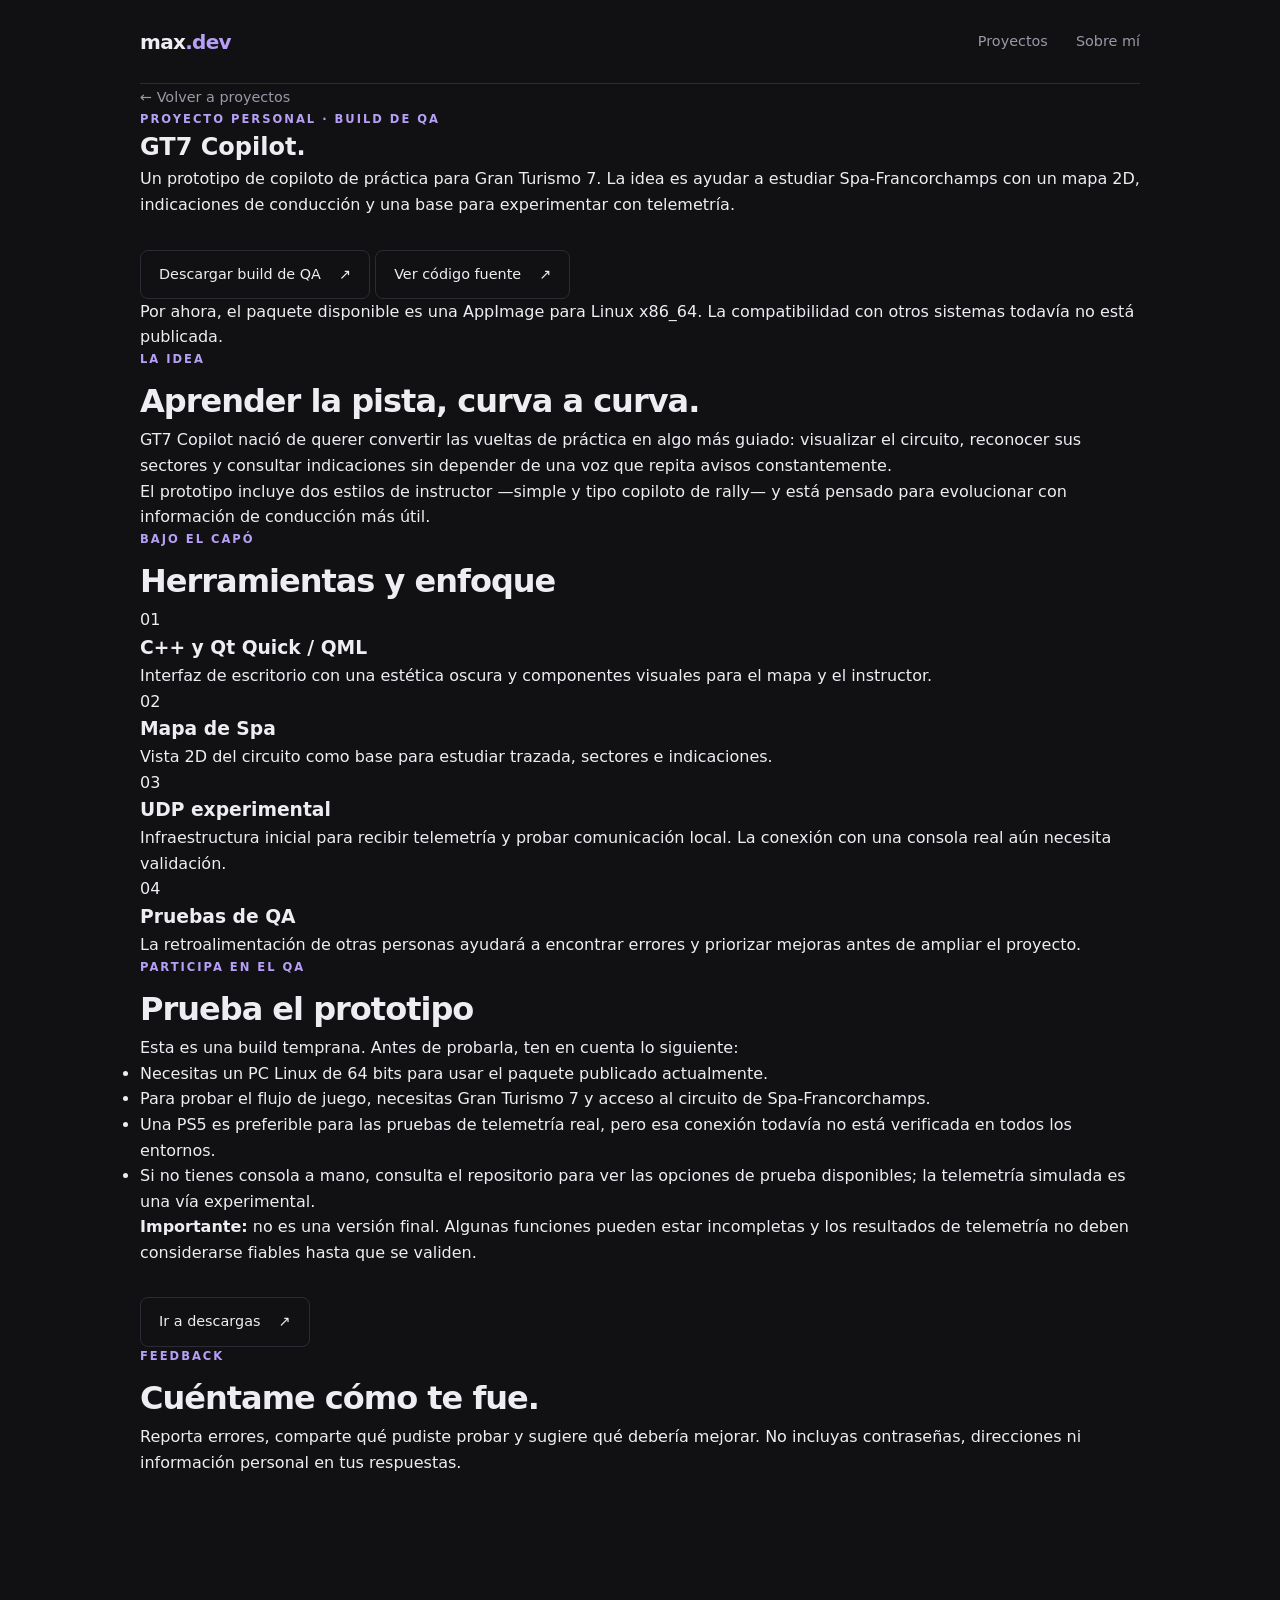
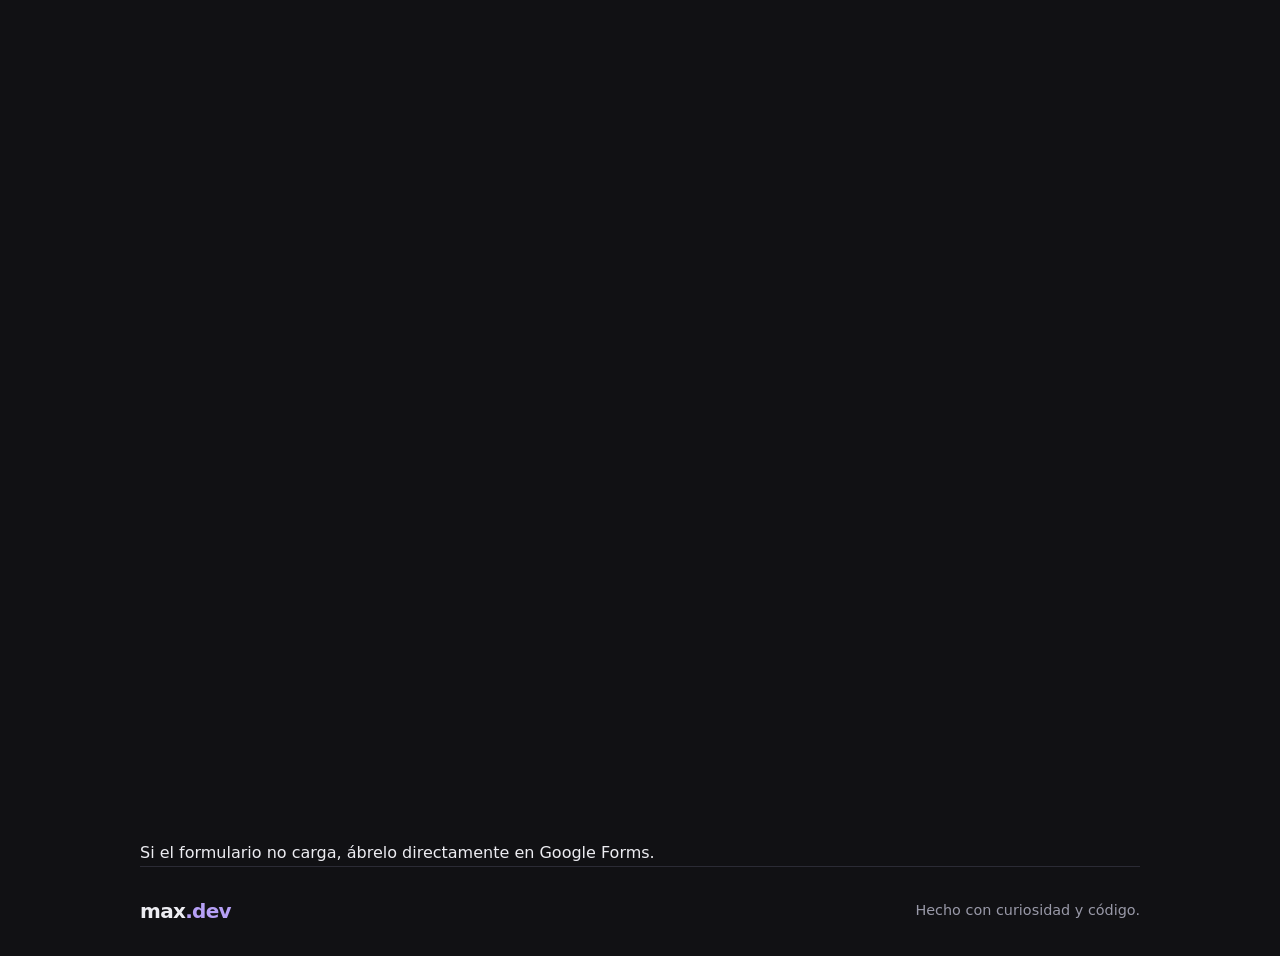
==== gt7-copilot.html @ 1cb6327b "Add GT7 Copilot project and QA page" ====
<!DOCTYPE html>
<html lang="es">
<head>
    <meta charset="UTF-8">
    <meta name="viewport" content="width=device-width, initial-scale=1.0">
    <meta name="description" content="GT7 Copilot: prototipo de copiloto de práctica para Gran Turismo 7, con mapa de Spa y telemetría experimental.">
    <title>GT7 Copilot — max.dev</title>
    <link rel="stylesheet" href="style.css">
</head>
<body>
    <header class="navbar">
        <a class="logo" href="index.html">max<span>.dev</span></a>
        <nav aria-label="Navegación principal">
            <a href="index.html#proyectos">Proyectos</a>
            <a href="index.html#sobre-mi">Sobre mí</a>
        </nav>
    </header>

    <main class="project-page">
        <a class="back-link" href="index.html#proyectos">← Volver a proyectos</a>

        <section class="project-hero">
            <p class="eyebrow">PROYECTO PERSONAL · BUILD DE QA</p>
            <h1>GT7 <span>Copilot.</span></h1>
            <p class="project-lead">
                Un prototipo de copiloto de práctica para Gran Turismo 7.
                La idea es ayudar a estudiar Spa-Francorchamps con un mapa 2D,
                indicaciones de conducción y una base para experimentar con telemetría.
            </p>
            <div class="project-actions">
                <a class="button button-primary" href="https://github.com/Maximzxx/GT7_copilot/releases/latest" target="_blank" rel="noopener noreferrer">
                    Descargar build de QA <span aria-hidden="true">↗</span>
                </a>
                <a class="button" href="https://github.com/Maximzxx/GT7_copilot" target="_blank" rel="noopener noreferrer">
                    Ver código fuente <span aria-hidden="true">↗</span>
                </a>
            </div>
            <p class="fine-print">Por ahora, el paquete disponible es una AppImage para Linux x86_64. La compatibilidad con otros sistemas todavía no está publicada.</p>
        </section>

        <section class="project-section">
            <p class="eyebrow">LA IDEA</p>
            <h2>Aprender la pista, curva a curva.</h2>
            <p>
                GT7 Copilot nació de querer convertir las vueltas de práctica en algo más
                guiado: visualizar el circuito, reconocer sus sectores y consultar indicaciones
                sin depender de una voz que repita avisos constantemente.
            </p>
            <p>
                El prototipo incluye dos estilos de instructor —simple y tipo copiloto de rally—
                y está pensado para evolucionar con información de conducción más útil.
            </p>
        </section>

        <section class="project-section">
            <p class="eyebrow">BAJO EL CAPÓ</p>
            <h2>Herramientas y enfoque</h2>
            <div class="feature-grid">
                <article class="feature-card">
                    <span class="feature-index">01</span>
                    <h3>C++ y Qt Quick / QML</h3>
                    <p>Interfaz de escritorio con una estética oscura y componentes visuales para el mapa y el instructor.</p>
                </article>
                <article class="feature-card">
                    <span class="feature-index">02</span>
                    <h3>Mapa de Spa</h3>
                    <p>Vista 2D del circuito como base para estudiar trazada, sectores e indicaciones.</p>
                </article>
                <article class="feature-card">
                    <span class="feature-index">03</span>
                    <h3>UDP experimental</h3>
                    <p>Infraestructura inicial para recibir telemetría y probar comunicación local. La conexión con una consola real aún necesita validación.</p>
                </article>
                <article class="feature-card">
                    <span class="feature-index">04</span>
                    <h3>Pruebas de QA</h3>
                    <p>La retroalimentación de otras personas ayudará a encontrar errores y priorizar mejoras antes de ampliar el proyecto.</p>
                </article>
            </div>
        </section>

        <section class="project-section qa-section">
            <p class="eyebrow">PARTICIPA EN EL QA</p>
            <h2>Prueba el prototipo</h2>
            <p>Esta es una build temprana. Antes de probarla, ten en cuenta lo siguiente:</p>
            <ul class="qa-list">
                <li>Necesitas un PC Linux de 64 bits para usar el paquete publicado actualmente.</li>
                <li>Para probar el flujo de juego, necesitas Gran Turismo 7 y acceso al circuito de Spa-Francorchamps.</li>
                <li>Una PS5 es preferible para las pruebas de telemetría real, pero esa conexión todavía no está verificada en todos los entornos.</li>
                <li>Si no tienes consola a mano, consulta el repositorio para ver las opciones de prueba disponibles; la telemetría simulada es una vía experimental.</li>
            </ul>
            <p class="notice"><strong>Importante:</strong> no es una versión final. Algunas funciones pueden estar incompletas y los resultados de telemetría no deben considerarse fiables hasta que se validen.</p>
            <a class="button button-primary" href="https://github.com/Maximzxx/GT7_copilot/releases/latest" target="_blank" rel="noopener noreferrer">
                Ir a descargas <span aria-hidden="true">↗</span>
            </a>
        </section>

        <section class="project-section feedback-section" id="feedback">
            <p class="eyebrow">FEEDBACK</p>
            <h2>Cuéntame cómo te fue.</h2>
            <p>Reporta errores, comparte qué pudiste probar y sugiere qué debería mejorar. No incluyas contraseñas, direcciones ni información personal en tus respuestas.</p>
            <div class="form-frame">
                <iframe
                    src="https://docs.google.com/forms/d/e/1FAIpQLScr6v-IrEC3ikQ2Bd7rhN263sicwW2VqA73PS_24F5FibOwGA/viewform?embedded=true"
                    title="Formulario de feedback de GT7 Copilot"
                    loading="lazy"
                    width="640"
                    height="2557"
                    frameborder="0"
                    marginheight="0"
                    marginwidth="0">Cargando…</iframe>
            </div>
            <p class="fine-print">Si el formulario no carga, <a class="inline-link" href="https://docs.google.com/forms/d/e/1FAIpQLScr6v-IrEC3ikQ2Bd7rhN263sicwW2VqA73PS_24F5FibOwGA/viewform" target="_blank" rel="noopener noreferrer">ábrelo directamente en Google Forms</a>.</p>
        </section>
    </main>

    <footer>
        <a class="logo" href="index.html">max<span>.dev</span></a>
        <p>Hecho con curiosidad y código.</p>
    </footer>
</body>
</html>
---- style.css ----
:root {
    color-scheme: dark;
    --background: #111114;
    --surface: #19191f;
    --text: #ededf2;
    --muted: #9999a8;
    --accent: #b6a0f6;
    --border: #2b2b35;
}

* {
    box-sizing: border-box;
    margin: 0;
    padding: 0;
}

html {
    scroll-behavior: smooth;
}

body {
    background: var(--background);
    color: var(--text);
    font-family: system-ui, sans-serif;
    line-height: 1.6;
}

a {
    color: inherit;
    text-decoration: none;
}

.navbar,
footer {
    width: min(100% - 48px, 1000px);
    margin-inline: auto;
    display: flex;
    align-items: center;
    justify-content: space-between;
}

.navbar {
    min-height: 84px;
    border-bottom: 1px solid var(--border);
}

.logo {
    font-size: 1.25rem;
    font-weight: 750;
    letter-spacing: -0.7px;
}

.logo span,
.hero h1 span {
    color: var(--accent);
}

nav {
    display: flex;
    gap: 28px;
}

nav a,
footer p {
    color: var(--muted);
    font-size: 0.9rem;
}

nav a:hover,
.project-link:hover {
    color: var(--accent);
}

main {
    width: min(100% - 48px, 1000px);
    margin-inline: auto;
}

.hero {
    padding: 112px 0 120px;
    max-width: 720px;
}

.eyebrow {
    color: var(--accent);
    font-size: 0.72rem;
    font-weight: 700;
    letter-spacing: 2px;
}

.hero h1 {
    margin-top: 22px;
    font-size: clamp(2.7rem, 7vw, 5rem);
    line-height: 1.08;
    letter-spacing: -3px;
}

.intro {
    max-width: 510px;
    margin-top: 24px;
    color: var(--muted);
    font-size: 1.05rem;
}

.button {
    display: inline-flex;
    align-items: center;
    gap: 18px;
    margin-top: 32px;
    padding: 12px 18px;
    border: 1px solid var(--border);
    border-radius: 8px;
    font-size: 0.9rem;
    transition: border-color 0.2s;
}

.button:hover {
    border-color: var(--accent);
}

.projects {
    padding-bottom: 100px;
}

.section-heading {
    display: flex;
    align-items: end;
    justify-content: space-between;
    margin-bottom: 24px;
}

h2 {
    margin-top: 8px;
    font-size: 2rem;
    letter-spacing: -1px;
}

.project-count {
    color: var(--muted);
    font-size: 0.8rem;
}

.project-card {
    display: flex;
    align-items: flex-start;
    gap: 22px;
    padding: 28px;
    background: var(--surface);
    border: 1px solid var(--border);
    border-radius: 12px;
}

.project-icon {
    display: grid;
    place-items: center;
    flex-shrink: 0;
    width: 48px;
    height: 48px;
    background: #282334;
    border-radius: 10px;
    color: var(--accent);
    font-size: 1.6rem;
}

.project-info {
    flex: 1;
}

.project-type {
    color: var(--muted);
    font-size: 0.7rem;
    letter-spacing: 1px;
}

.project-info h3 {
    margin: 8px 0;
    font-size: 1.2rem;
}

.project-info > p:not(.project-type) {
    max-width: 520px;
    color: var(--muted);
    font-size: 0.9rem;
}

.project-link {
    display: inline-block;
    margin-top: 18px;
    color: var(--accent);
    font-size: 0.9rem;
}

.status {
    padding: 5px 9px;
    border: 1px solid var(--border);
    border-radius: 20px;
    color: var(--muted);
    font-size: 0.72rem;
    white-space: nowrap;
}

.about {
    max-width: 600px;
    padding-bottom: 100px;
}

.about > p:last-child {
    margin-top: 14px;
    color: var(--muted);
}

footer {
    min-height: 90px;
    border-top: 1px solid var(--border);
}

@media (max-width: 600px) {
    .navbar,
    footer {
        width: calc(100% - 32px);
    }

    main {
        width: calc(100% - 32px);
    }

    .navbar {
        min-height: 72px;
    }

    nav {
        gap: 14px;
    }

    nav a {
        font-size: 0.78rem;
    }

    .hero {
        padding: 85px 0 95px;
    }

    .hero h1 {
        letter-spacing: -1.8px;
    }

    .project-card {
        flex-wrap: wrap;
        gap: 16px;
        padding: 20px;
    }

    .project-info {
        flex-basis: calc(100% - 64px);
    }

    .status {
        margin-left: 64px;
    }

    .section-heading {
        gap: 12px;
    }

    .project-count {
        font-size: 0.7rem;
    }
}

/* Conversor */

.converter {
    max-width: 650px;
    margin-bottom: 28px;
}

.converter .project-info {
    width: 100%;
}

.converter label {
    display: block;
    margin: 20px 0 8px;
    font-size: 0.9rem;
}

.converter select,
.converter input {
    display: block;
    width: 100%;
    padding: 13px;
    color: var(--text);
    background: var(--background);
    border: 1px solid var(--border);
    border-radius: 8px;
    font: inherit;
}

.converter select:focus,
.converter input:focus {
    outline: 1px solid var(--accent);
}

.converter .button {
    color: var(--text);
    background: transparent;
    cursor: pointer;
}

.result {
    margin-top: 28px;
    padding: 22px;
    background: var(--background);
    border: 1px solid var(--border);
    border-radius: 8px;
}

.result output {
    display: block;
    margin-top: 10px;
    font-size: clamp(1.5rem, 5vw, 2rem);
    font-weight: 700;
    overflow-wrap: anywhere;
}

.back-link {
    margin: 0 0 80px;
    color: var(--muted);
    font-size: 0.9rem;
}

.back-link a:hover {
    color: var(--accent);
}
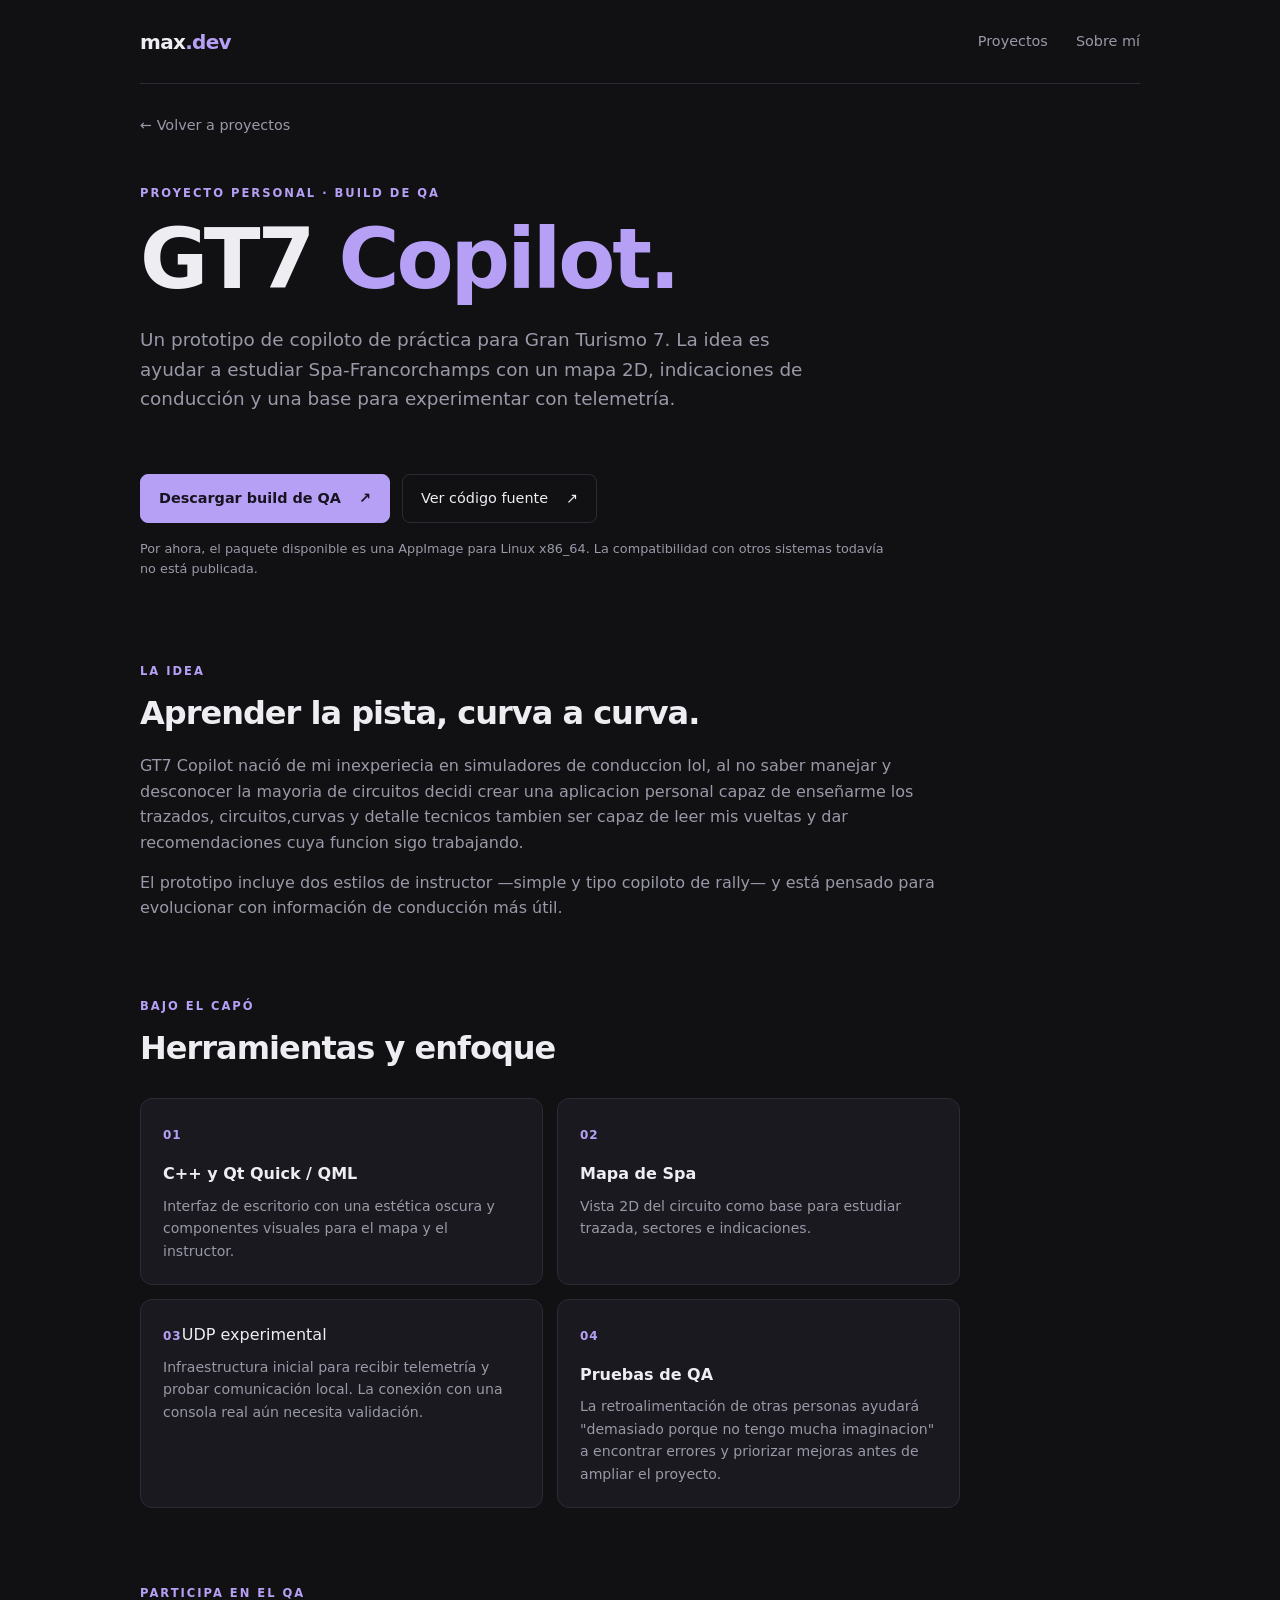
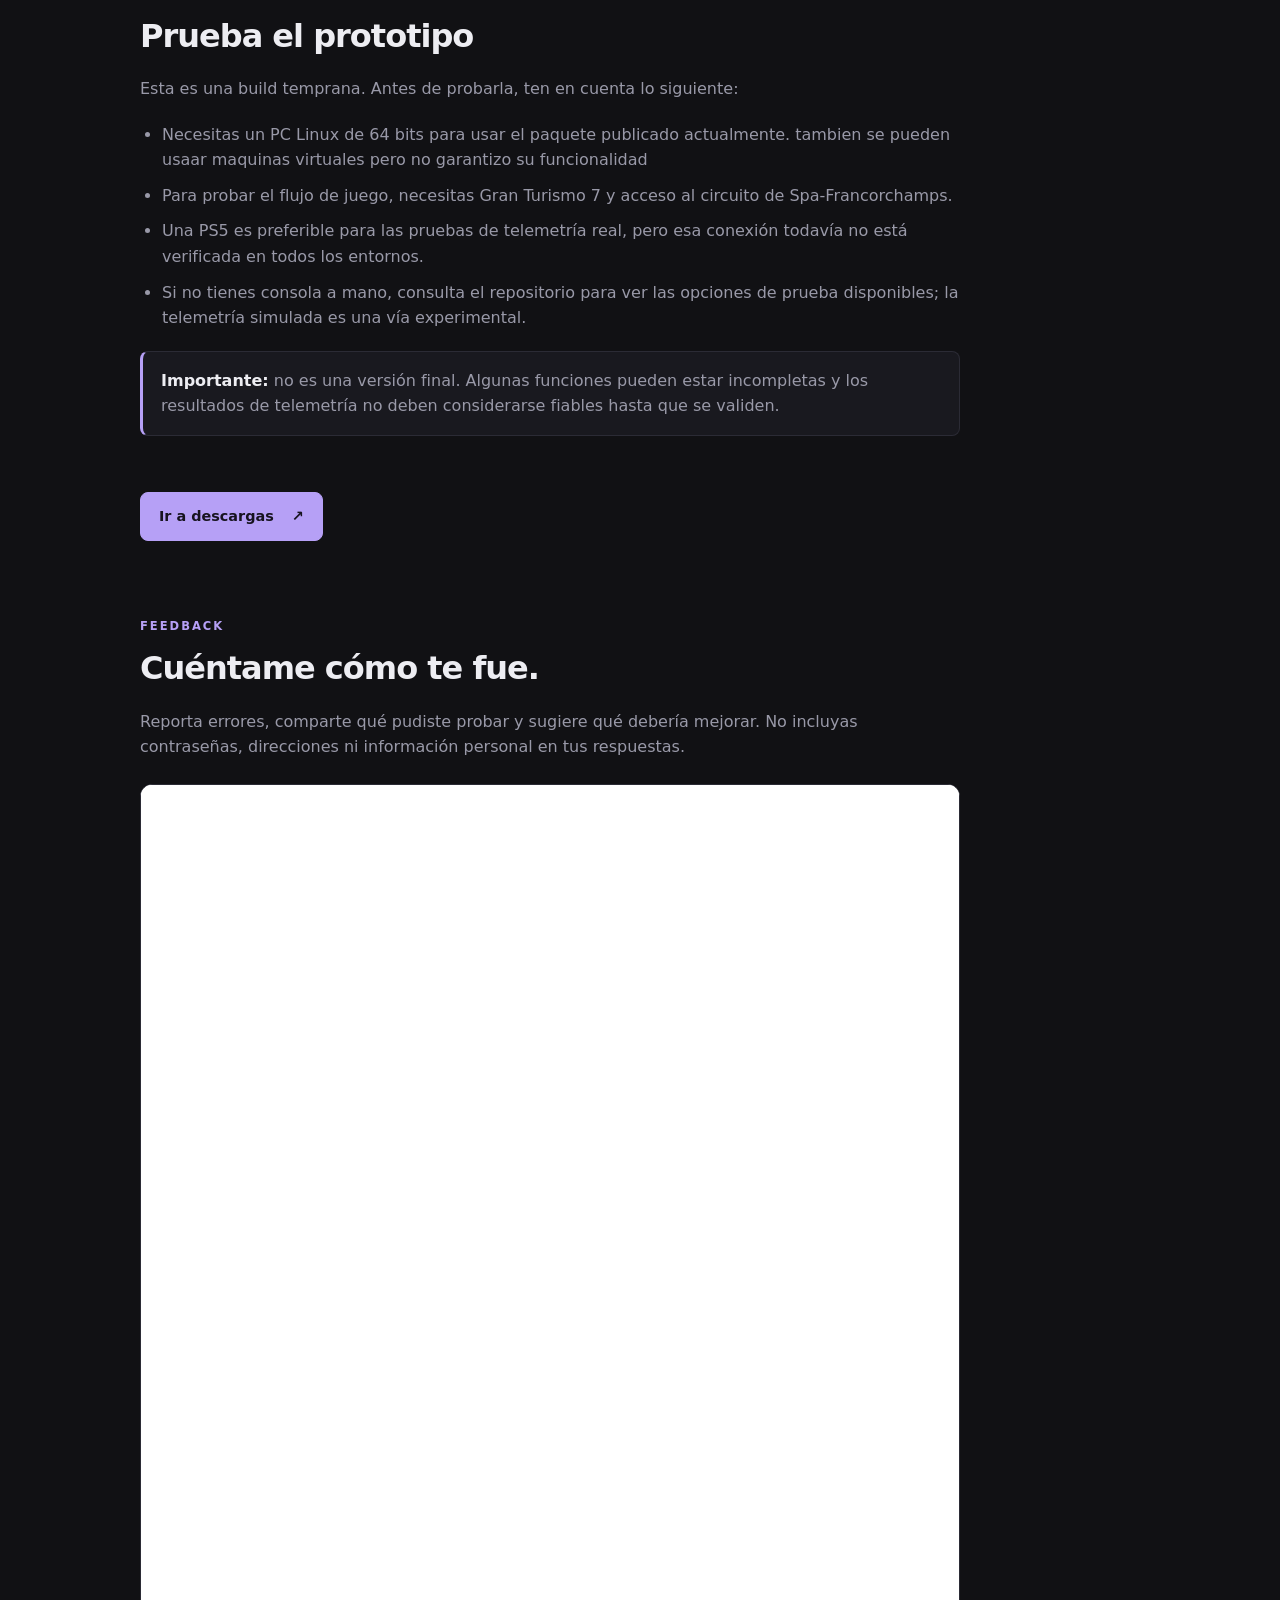
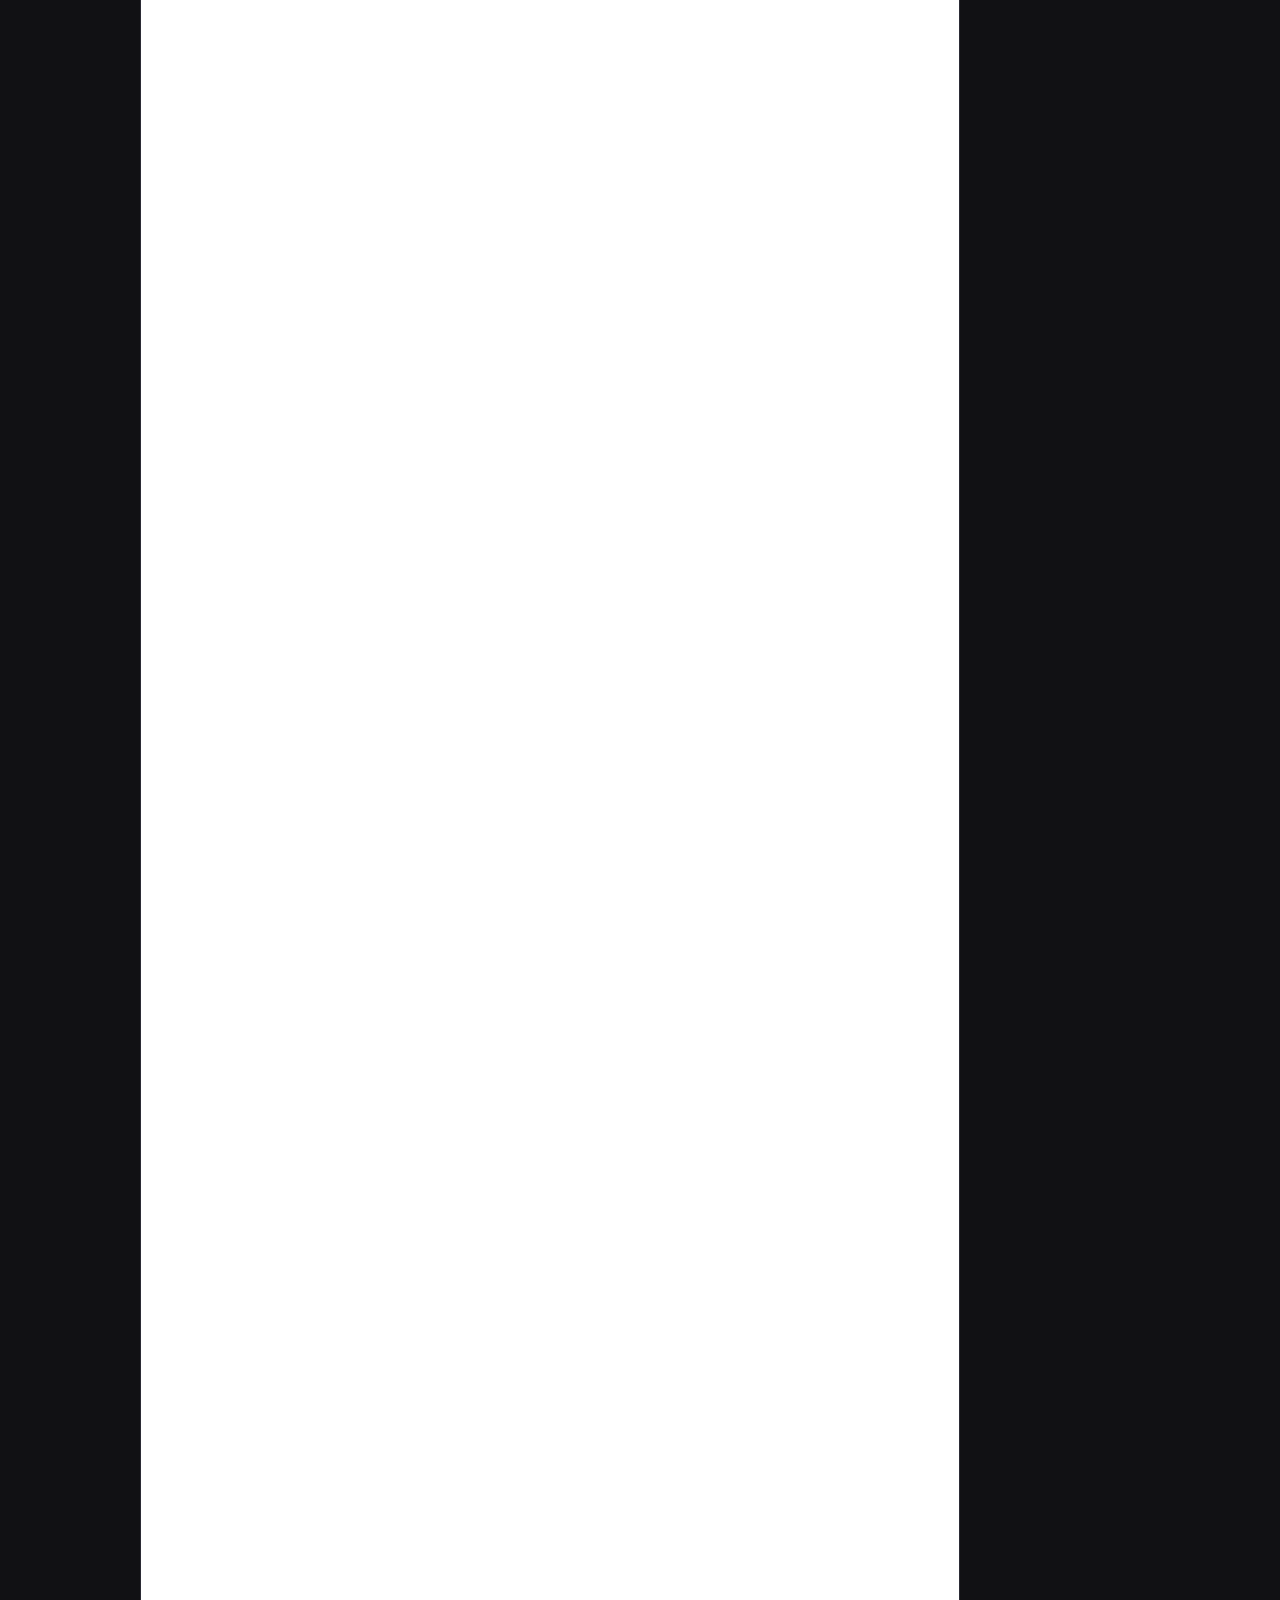
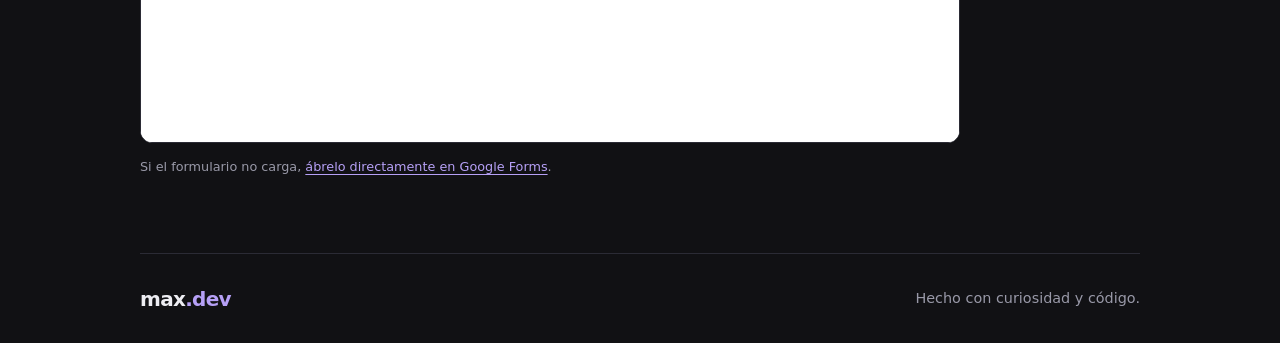
==== commit 94da148e: "Revise project overview and QA participation details Updated project description and added details a" ====
--- a/gt7-copilot.html
+++ b/gt7-copilot.html
@@ -42,9 +42,8 @@
             <p class="eyebrow">LA IDEA</p>
             <h2>Aprender la pista, curva a curva.</h2>
             <p>
-                GT7 Copilot nació de querer convertir las vueltas de práctica en algo más
-                guiado: visualizar el circuito, reconocer sus sectores y consultar indicaciones
-                sin depender de una voz que repita avisos constantemente.
+                GT7 Copilot nació de mi inexperiecia en simuladores de conduccion lol, al no saber manejar y desconocer la mayoria de circuitos decidi crear una aplicacion personal
+capaz de enseñarme los trazados, circuitos,curvas y detalle tecnicos tambien ser capaz de leer mis vueltas y dar recomendaciones cuya funcion sigo trabajando.
             </p>
             <p>
                 El prototipo incluye dos estilos de instructor —simple y tipo copiloto de rally—
@@ -67,14 +66,14 @@
                     <p>Vista 2D del circuito como base para estudiar trazada, sectores e indicaciones.</p>
                 </article>
                 <article class="feature-card">
-                    <span class="feature-index">03</span>
+                    <span class="feature-index">03</span 
                     <h3>UDP experimental</h3>
                     <p>Infraestructura inicial para recibir telemetría y probar comunicación local. La conexión con una consola real aún necesita validación.</p>
                 </article>
                 <article class="feature-card">
                     <span class="feature-index">04</span>
                     <h3>Pruebas de QA</h3>
-                    <p>La retroalimentación de otras personas ayudará a encontrar errores y priorizar mejoras antes de ampliar el proyecto.</p>
+                    <p>La retroalimentación de otras personas ayudará "demasiado porque no tengo mucha imaginacion" a encontrar errores y priorizar mejoras antes de ampliar el proyecto.</p>
                 </article>
             </div>
         </section>
@@ -84,7 +83,7 @@
             <h2>Prueba el prototipo</h2>
             <p>Esta es una build temprana. Antes de probarla, ten en cuenta lo siguiente:</p>
             <ul class="qa-list">
-                <li>Necesitas un PC Linux de 64 bits para usar el paquete publicado actualmente.</li>
+                <li>Necesitas un PC Linux de 64 bits para usar el paquete publicado actualmente. tambien se pueden usaar maquinas virtuales pero no garantizo su funcionalidad </li>
                 <li>Para probar el flujo de juego, necesitas Gran Turismo 7 y acceso al circuito de Spa-Francorchamps.</li>
                 <li>Una PS5 es preferible para las pruebas de telemetría real, pero esa conexión todavía no está verificada en todos los entornos.</li>
                 <li>Si no tienes consola a mano, consulta el repositorio para ver las opciones de prueba disponibles; la telemetría simulada es una vía experimental.</li>
--- a/style.css
+++ b/style.css
@@ -332,3 +332,179 @@
 .back-link a:hover {
     color: var(--accent);
 }
+
+
+/* GT7 Copilot project page */
+.project-page {
+    padding-top: 28px;
+}
+
+.project-hero {
+    max-width: 760px;
+    padding: 46px 0 82px;
+}
+
+.project-hero h1 {
+    margin-top: 14px;
+    font-size: clamp(2.8rem, 8vw, 5.2rem);
+    line-height: 1.05;
+    letter-spacing: -3px;
+}
+
+.project-hero h1 span {
+    color: var(--accent);
+}
+
+.project-lead {
+    max-width: 680px;
+    margin-top: 22px;
+    color: var(--muted);
+    font-size: clamp(1rem, 2.5vw, 1.15rem);
+}
+
+.project-actions {
+    display: flex;
+    flex-wrap: wrap;
+    gap: 12px;
+    margin-top: 28px;
+}
+
+.button-primary {
+    background: var(--accent);
+    color: #17131f;
+    border-color: var(--accent);
+    font-weight: 700;
+}
+
+.button-primary:hover {
+    background: #c9b9fb;
+    border-color: #c9b9fb;
+}
+
+.fine-print {
+    margin-top: 16px;
+    color: var(--muted);
+    font-size: 0.8rem;
+}
+
+.project-section {
+    max-width: 820px;
+    padding: 0 0 76px;
+}
+
+.project-section > p:not(.eyebrow) {
+    margin-top: 14px;
+    color: var(--muted);
+}
+
+.project-section h2 {
+    margin-bottom: 12px;
+}
+
+.feature-grid {
+    display: grid;
+    grid-template-columns: repeat(2, minmax(0, 1fr));
+    gap: 14px;
+    margin-top: 24px;
+}
+
+.feature-card {
+    min-height: 170px;
+    padding: 22px;
+    background: var(--surface);
+    border: 1px solid var(--border);
+    border-radius: 12px;
+}
+
+.feature-index {
+    color: var(--accent);
+    font-size: 0.75rem;
+    font-weight: 700;
+    letter-spacing: 1px;
+}
+
+.feature-card h3 {
+    margin-top: 14px;
+    font-size: 1rem;
+}
+
+.feature-card p {
+    margin-top: 8px;
+    color: var(--muted);
+    font-size: 0.88rem;
+}
+
+.qa-list {
+    display: grid;
+    gap: 10px;
+    margin: 20px 0;
+    padding-left: 22px;
+    color: var(--muted);
+}
+
+.notice {
+    margin: 24px 0;
+    padding: 16px 18px;
+    border: 1px solid var(--border);
+    border-left: 3px solid var(--accent);
+    border-radius: 8px;
+    background: var(--surface);
+}
+
+.notice strong {
+    color: var(--text);
+}
+
+.form-frame {
+    margin-top: 24px;
+    overflow: hidden;
+    border: 1px solid var(--border);
+    border-radius: 12px;
+    background: white;
+}
+
+.form-frame iframe {
+    display: block;
+    width: 100%;
+    max-width: 100%;
+    min-height: 2557px;
+    border: 0;
+    background: white;
+}
+
+.inline-link {
+    color: var(--accent);
+    text-decoration: underline;
+    text-underline-offset: 3px;
+}
+
+@media (max-width: 600px) {
+    .project-hero {
+        padding: 32px 0 62px;
+    }
+
+    .project-hero h1 {
+        letter-spacing: -1.8px;
+    }
+
+    .project-actions {
+        align-items: stretch;
+        flex-direction: column;
+    }
+
+    .project-actions .button {
+        justify-content: space-between;
+    }
+
+    .feature-grid {
+        grid-template-columns: 1fr;
+    }
+
+    .feature-card {
+        min-height: auto;
+    }
+
+    .form-frame iframe {
+        min-height: 2557px;
+    }
+}
